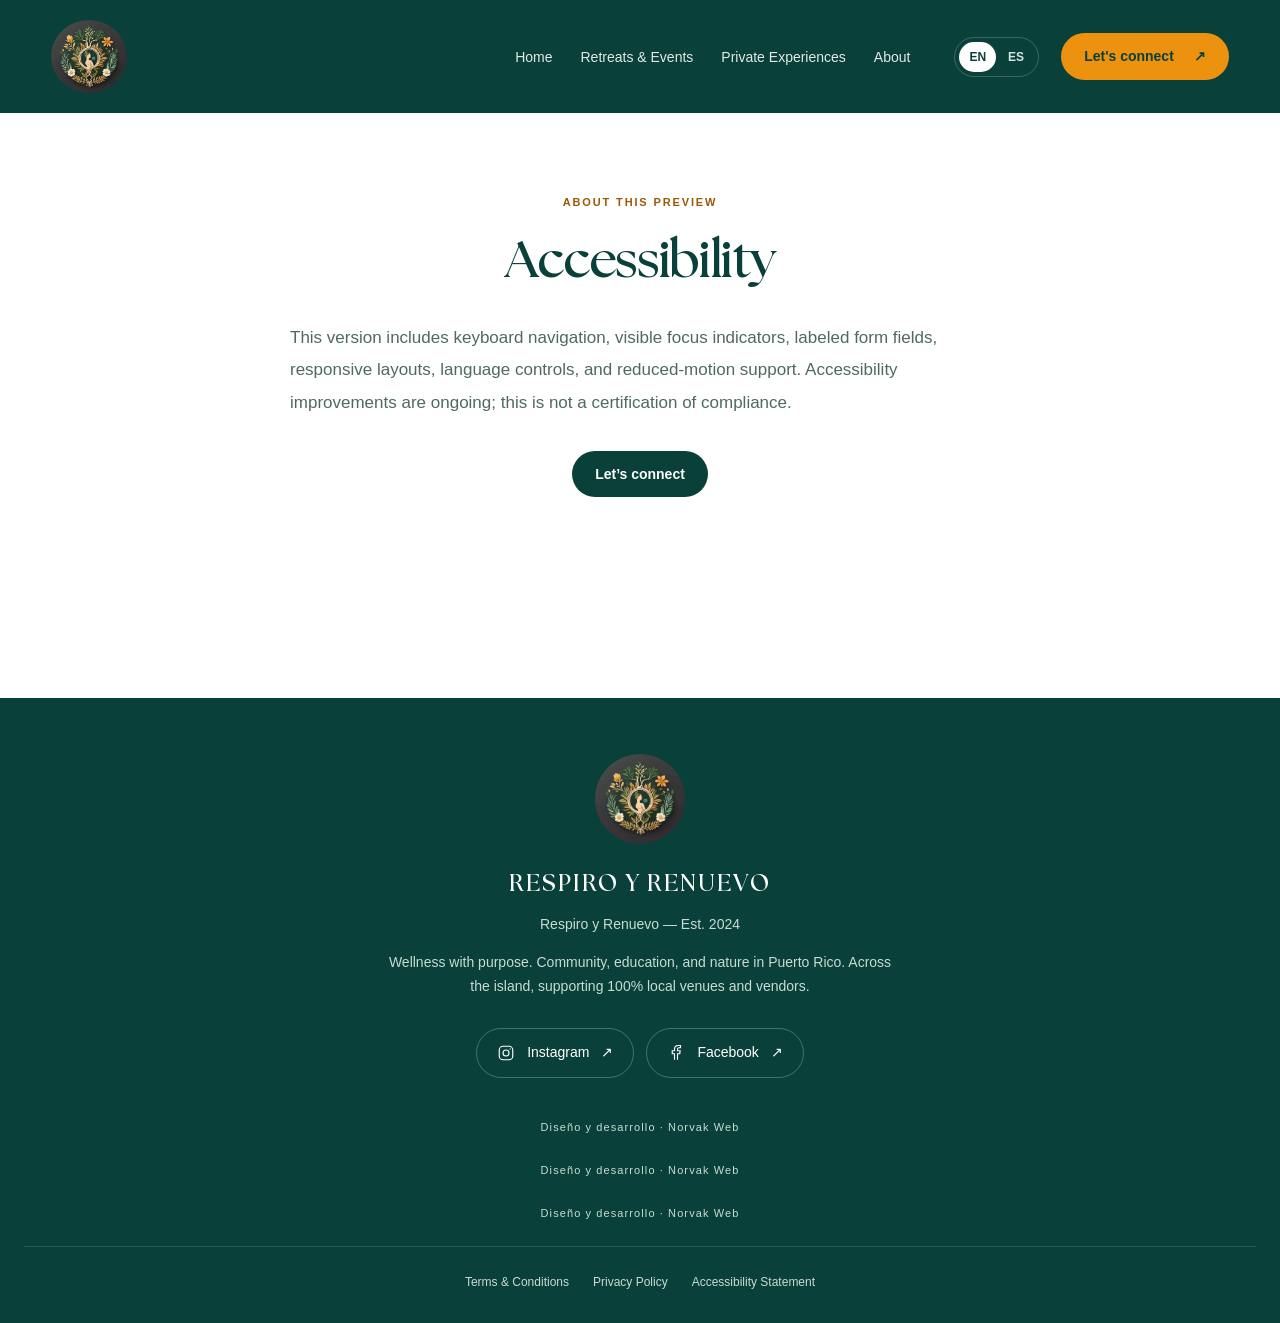
==== accesibilidad.html @ 211bc4c4 "Create own website pages and keep navigation on GitHub Pages" ====
<!doctype html>
<html lang="en"><head><meta charset="utf-8"><meta name="viewport" content="width=device-width, initial-scale=1"><meta name="description" content="Accessibility. Wellness with purpose, community and nature in Puerto Rico."><title>Accessibility | Respiro y Renuevo</title><link rel="icon" href="assets/logo.jpg"><link rel="stylesheet" href="styles.css?v=3"><script src="script.js?v=3" defer></script></head>
<body data-title-en="Accessibility" data-title-es="Accesibilidad"><a class="skip-link" href="#main" data-i18n="skip">Skip to main content</a><header class="site-header">
  <a class="logo" href="index.html" aria-label="Respiro y Renuevo"><img src="assets/logo.jpg" alt="Respiro y Renuevo" width="76" height="73"></a>
  <button class="menu-toggle" aria-expanded="false" aria-controls="navigation"><span data-i18n="menu">Menu</span> <span aria-hidden="true">☰</span></button>
  <nav id="navigation" aria-label="Main navigation">
    <a href="index.html" data-page-link="home" data-i18n="home">Home</a><a href="retiros-y-eventos.html" data-page-link="retreats" data-i18n="retreats">Retreats &amp; Events</a><a href="experiencias-privadas.html" data-page-link="private" data-i18n="private">Private Experiences</a><a href="nosotros.html" data-page-link="about" data-i18n="about">About</a>
    <div class="header-actions"><div class="language-switch" role="group" aria-label="Language / Idioma"><button type="button" data-language="en" aria-pressed="true">EN</button><button type="button" data-language="es" aria-pressed="false">ES</button></div><a class="button button-gold" href="contacto.html"><span data-i18n="contact">Let's connect</span><span aria-hidden="true">↗</span></a></div>
  </nav>
</header><main id="main"><section class="content page-content info-content"><div data-content-language="en" lang="en"><div class="section-intro"><p class="eyebrow">About this preview</p><h1 class="page-title">Accessibility</h1><p class="description">This version includes keyboard navigation, visible focus indicators, labeled form fields, responsive layouts, language controls, and reduced-motion support. Accessibility improvements are ongoing; this is not a certification of compliance.</p></div></div><div data-content-language="es" lang="es" hidden><div class="section-intro"><p class="eyebrow">Sobre esta vista previa</p><h1 class="page-title">Accesibilidad</h1><p class="description">Esta versión incluye navegación con teclado, indicadores de foco visibles, campos etiquetados, diseño adaptable, controles de idioma y soporte para movimiento reducido. La accesibilidad continúa mejorándose; esto no es una certificación de cumplimiento.</p></div></div><a class="button button-green" href="contacto.html" data-i18n="contact">Let’s connect</a></section></main><footer><div class="footer-brand"><img src="assets/logo.jpg" width="90" height="90" alt="Respiro y Renuevo"><h2>RESPIRO Y RENUEVO</h2><p>Respiro y Renuevo — Est. 2024</p><p data-i18n="footer">Wellness with purpose. Community, education, and nature in Puerto Rico. Across the island, supporting 100% local venues and vendors.</p></div><div class="footer-social" aria-label="Social media"><a href="https://www.instagram.com/respiroyrenuevo"><svg viewBox="0 0 24 24" fill="none" stroke="currentColor" stroke-width="1.5" aria-hidden="true"><rect x="3" y="3" width="18" height="18" rx="5"/><circle cx="12" cy="12" r="4"/><circle cx="17.5" cy="6.5" r=".8" fill="currentColor" stroke="none"/></svg>Instagram <span aria-hidden="true">↗</span></a><a href="https://www.facebook.com/respiroyrenuevo"><svg viewBox="0 0 24 24" fill="none" stroke="currentColor" stroke-width="1.5" aria-hidden="true"><path d="M14 21v-8h3l.5-4H14V7c0-1.2.5-2 2-2h2V2h-3c-3 0-5 2-5 5v2H7v4h3v8"/></svg>Facebook <span aria-hidden="true">↗</span></a></div><p class="site-credit">Diseño y desarrollo · Norvak Web</p><p class="site-credit">Diseño y desarrollo · Norvak Web</p><p class="site-credit">Diseño y desarrollo · Norvak Web</p><div class="legal-links"><a href="terminos.html" data-i18n="terms">Terms &amp; Conditions</a><a href="privacidad.html" data-i18n="privacy">Privacy Policy</a><a href="accesibilidad.html" data-i18n="accessibility">Accessibility Statement</a></div></footer></body></html>
---- styles.css ----
@font-face{font-family:Seasons;src:url('assets/seasons.woff2') format('woff2');font-display:swap}
@font-face{font-family:Breathing;src:url('assets/breathing.woff2') format('woff2');font-display:swap}
:root{--green:#09403a;--gold:#ed920e;--accent:#995909;--white:#fff;--cream:#fff7f2;--muted:#506960;--line:#d9e3df}
*{box-sizing:border-box}[hidden]{display:none!important}html{scroll-behavior:smooth;scroll-padding-top:32px}body{margin:0;color:var(--green);background:white;font-family:Arial,sans-serif;-webkit-font-smoothing:antialiased}a{color:inherit}button,input,textarea{font:inherit}.skip-link{position:absolute;left:10px;top:-60px;z-index:10;background:white;padding:12px}.skip-link:focus{top:10px}
.site-header{background:var(--green);color:white;display:flex;align-items:center;justify-content:space-between;padding:20px max(4%,calc((100vw - 1240px)/2));gap:32px}.logo{flex-shrink:0}.logo img{display:block;object-fit:cover;border-radius:50%}.site-header nav{display:flex;align-items:center;gap:28px}.site-header nav>a{padding:12px 0;text-decoration:none;font-size:14px;white-space:nowrap;color:#e2e9e5}.site-header nav>a:hover,.site-header nav .active{color:var(--gold)}.site-header nav .active{box-shadow:0 1px var(--gold)}.header-actions{display:flex;gap:22px;align-items:center;margin-left:16px}.language-switch{display:flex;border:1px solid #ffffff35;padding:4px;border-radius:30px;gap:2px}.language-switch button{border:0;border-radius:24px;padding:8px 10px;background:transparent;color:#d8e4df;font-size:12px;font-weight:700;cursor:pointer}.language-switch button[aria-pressed=true]{background:#fff;color:var(--green)}.button{display:inline-flex;gap:20px;justify-content:center;align-items:center;padding:14px 23px;border-radius:30px;text-decoration:none;font-size:14px;font-weight:600;line-height:1.3;border:0;cursor:pointer}.button-gold{background:var(--gold);color:var(--green)}.button-green{background:var(--green);color:white}.button:hover{filter:brightness(.93)}.menu-toggle{display:none}
.hero{height:390px;background:linear-gradient(#0002,#0002),url('assets/forest.jpg') center center/cover;color:white;padding:24px max(8%,calc((100vw - 920px)/2));overflow:hidden}.hero h1{position:relative;font-weight:400;margin:0;height:242px;width:760px;max-width:100%}.respiro{font-family:Seasons,Georgia,serif;font-size:96px;color:var(--gold)}.and{position:absolute;top:64px;left:345px;font:italic 27px Georgia,serif;color:#ccc6c2}.renuevo{position:absolute;top:90px;left:315px;font-family:Breathing,cursive;font-size:98px;line-height:1.1}.tagline{text-align:center;white-space:nowrap;font:700 32px Georgia,serif}.tagline p{margin:8px 0}
.content{max-width:1160px;margin:auto;padding:80px 40px}.section-intro{max-width:830px;margin:0 auto 64px;text-align:center}.eyebrow{color:var(--accent);text-transform:uppercase;letter-spacing:.17em;font-size:11px;line-height:1.7;font-weight:700;margin:0 0 18px}h2,h3{font-family:Seasons,Georgia,serif;font-weight:700;letter-spacing:-.025em}h2{font-size:52px;line-height:1.2;margin:0 0 30px}h2 em,h3 em{color:var(--accent);font-family:Georgia,serif;font-weight:400;letter-spacing:-.025em}.intro-statement{font-size:21px;line-height:1.6;margin:0 0 22px}.intro-statement strong{color:var(--accent)}.lead{font:24px/1.6 Georgia,serif;margin:0 0 24px}.lead em{color:var(--accent)}.description{max-width:700px;margin:auto;color:var(--muted);font-size:17px;line-height:1.9}.description strong{color:var(--green);font-weight:600}
.details-grid{display:grid;grid-template-columns:1fr 1fr;gap:28px}.detail-panel{border:1px solid var(--line);border-radius:20px;padding:36px;background:#fff}.experiences-panel{background:var(--cream);border-color:#f2e5d8}h3{font-size:34px;line-height:1.2;margin:0 0 28px}.panel-description{font-size:14px;color:var(--muted);margin:-12px 0 24px}.feature-list,.experience-list{list-style:none;margin:0;padding:0}.feature-list li,.experience-list li{position:relative;padding:18px 0;border-top:1px solid var(--line)}.feature-list li{padding-left:26px}.feature-list li::before{content:'✓';position:absolute;left:0;top:19px;color:var(--accent);font-size:14px}.feature-list strong,.experience-list strong{display:block;font-size:17px;line-height:1.5;font-weight:600;margin-bottom:4px}.feature-list span,.experience-list span{display:block;font-size:15px;line-height:1.65;color:var(--muted)}.experiences-panel li{border-color:#e8dcd0}.groups-section{text-align:center;margin:64px 0 36px}.groups-section h3{font-size:38px}.group-tags{display:flex;justify-content:center;gap:10px;flex-wrap:wrap}.group-tags span{border:1px solid var(--line);border-radius:30px;padding:12px 18px;font-size:14px;background:#f6f9f7}.trust-note{font-size:13px;color:var(--muted);line-height:1.8;text-align:center;max-width:720px;margin:30px auto}.section-cta{display:flex;align-items:center;justify-content:space-between;gap:24px;border-top:1px solid var(--line);padding-top:32px;margin-top:40px}.section-cta p{font:italic 23px/1.5 Georgia,serif;margin:0;max-width:600px}.section-cta .button{flex-shrink:0}
.contact{background:var(--cream);max-width:none;padding:72px max(40px,calc((100vw - 1080px)/2));display:grid;grid-template-columns:1fr 1fr;gap:70px}.contact h2{font-size:46px}.contact-intro>p:last-child{font-size:17px;line-height:1.8;color:var(--muted);max-width:340px}form{display:grid;gap:20px}label{display:grid;gap:8px;font-size:14px;line-height:1.5}input,textarea{width:100%;padding:13px;border:1px solid #bfd0c7;background:#fff;border-radius:8px;color:var(--green)}textarea{resize:vertical}button[type=submit]{justify-self:start}.form-status{font-size:12px;line-height:1.6;color:var(--muted);margin:0}
footer{background:var(--green);color:white;text-align:center;padding:56px 24px 30px;line-height:1.7}.footer-brand{max-width:520px;margin:auto}footer img{border-radius:50%;object-fit:cover}footer h2{font-size:24px;letter-spacing:.08em;margin:18px 0 10px}footer p{font-size:14px;color:#c8dbd2}.footer-social{display:flex;justify-content:center;gap:12px;margin:30px 0 40px}.footer-social a{display:flex;align-items:center;gap:12px;padding:12px 20px;border:1px solid #ffffff40;border-radius:30px;text-decoration:none;font-size:14px}.footer-social a:hover{border-color:var(--gold);color:var(--gold)}.footer-social svg{width:18px;height:18px}.legal-links{display:flex;justify-content:center;gap:24px;flex-wrap:wrap;font-size:12px;color:#c8dbd2;border-top:1px solid #ffffff20;padding-top:25px}.legal-links a{text-decoration:none}a:focus-visible,button:focus-visible,input:focus-visible,textarea:focus-visible{outline:3px solid var(--gold);outline-offset:4px}
@media(max-width:1100px){.site-header{gap:20px;padding:18px 24px}.site-header nav{gap:18px}.site-header nav>a{font-size:13px}.header-actions{gap:14px;margin-left:0}.header-actions .button{padding:13px 18px}.hero{padding-left:8%;padding-right:8%}.tagline{font-size:28px}}
@media(max-width:900px){.site-header{position:relative;min-height:104px}.menu-toggle{display:block;background:transparent;border:1px solid #ffffff50;border-radius:25px;color:white;padding:11px 18px;cursor:pointer}.site-header nav{display:none;position:absolute;top:100%;left:0;right:0;background:var(--green);z-index:5;flex-direction:column;align-items:stretch;padding:16px 24px 24px;gap:0;box-shadow:0 15px 20px #0002}.site-header nav.open{display:flex}.site-header nav>a{padding:17px 0;border-bottom:1px solid #ffffff20;font-size:15px}.site-header nav .active{box-shadow:none}.header-actions{justify-content:space-between;margin-top:22px}.contact{gap:36px}.contact h2{font-size:38px}}
@media(max-width:760px){.logo img{width:72px;height:69px}.hero{height:370px;padding:35px 24px}.hero h1{height:205px;width:340px;margin:auto}.respiro{font-size:65px}.and{left:230px;top:45px;font-size:20px}.renuevo{left:65px;top:95px;font-size:68px}.tagline{font-size:20px;white-space:normal;line-height:1.5}.content{padding:52px 24px}h2{font-size:36px}.section-intro{margin-bottom:36px}.intro-statement{font-size:18px}.lead{font-size:21px}.description{font-size:16px}.details-grid{grid-template-columns:1fr;gap:20px}.detail-panel{padding:28px 24px}h3{font-size:31px}.groups-section{margin-top:44px}.groups-section h3{font-size:32px}.group-tags span{font-size:12px;padding:10px 14px}.section-cta{flex-direction:column;text-align:center}.section-cta p{font-size:22px}.contact{grid-template-columns:1fr;gap:28px}.contact h2{font-size:38px}.footer-social a{padding:12px 16px}.legal-links{gap:14px}}
@media(max-width:360px){.hero{padding-left:16px;padding-right:16px}.hero h1{width:280px}.respiro{font-size:58px}.and{left:210px}.renuevo{left:45px;font-size:62px}.tagline{font-size:18px}}
@media(prefers-reduced-motion:reduce){html{scroll-behavior:auto}}
.page-content{min-height:65vh;padding-top:80px}.offering-grid{display:grid;grid-template-columns:repeat(2,minmax(0,1fr));gap:28px}.text-link{display:inline-block;margin-top:24px;font-size:14px;font-weight:700;text-underline-offset:6px}.text-link:hover{color:var(--accent)}.story-section{margin:64px auto 0;max-width:800px;text-align:center}.story-section .button{margin-top:28px}.story-left{text-align:left;margin-bottom:40px}.story-left .description{margin-left:0}.site-credit{font-size:11px;letter-spacing:.1em;margin-bottom:24px}.info-content{text-align:center}.info-content .section-intro{margin-bottom:32px}.info-content .description{text-align:left}
.page-title{font:700 52px/1.2 Seasons,Georgia,serif;letter-spacing:-.025em;margin:0 0 30px}.page-title em{color:var(--accent);font-family:Georgia,serif;font-weight:400}.contact .page-title{font-size:46px}
@media(max-width:760px){.offering-grid{grid-template-columns:1fr;gap:20px}.page-content{padding-top:52px}.story-section{margin-top:44px}}
@media(max-width:760px){.page-title{font-size:36px}.contact .page-title{font-size:38px}}
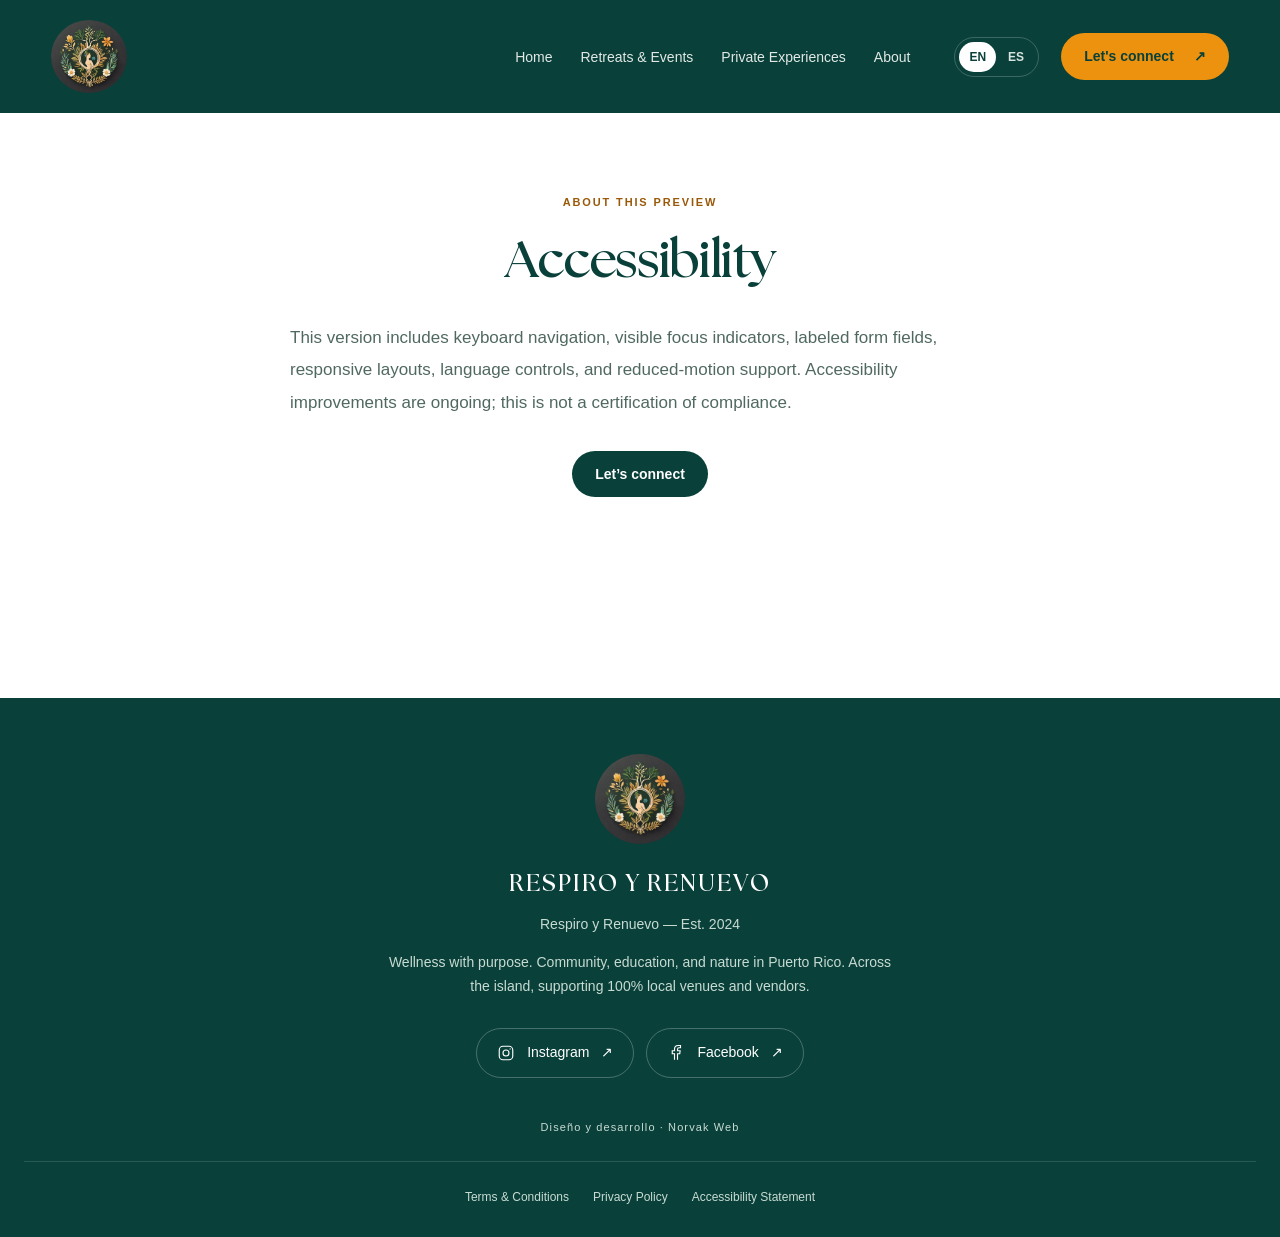
==== commit a4c9185e: "Preserve private experience content and clean shared footer" ====
--- a/accesibilidad.html
+++ b/accesibilidad.html
@@ -1,10 +1,10 @@
 <!doctype html>
 <html lang="en"><head><meta charset="utf-8"><meta name="viewport" content="width=device-width, initial-scale=1"><meta name="description" content="Accessibility. Wellness with purpose, community and nature in Puerto Rico."><title>Accessibility | Respiro y Renuevo</title><link rel="icon" href="assets/logo.jpg"><link rel="stylesheet" href="styles.css?v=3"><script src="script.js?v=3" defer></script></head>
-<body data-title-en="Accessibility" data-title-es="Accesibilidad"><a class="skip-link" href="#main" data-i18n="skip">Skip to main content</a><header class="site-header">
-  <a class="logo" href="index.html" aria-label="Respiro y Renuevo"><img src="assets/logo.jpg" alt="Respiro y Renuevo" width="76" height="73"></a>
-  <button class="menu-toggle" aria-expanded="false" aria-controls="navigation"><span data-i18n="menu">Menu</span> <span aria-hidden="true">☰</span></button>
-  <nav id="navigation" aria-label="Main navigation">
-    <a href="index.html" data-page-link="home" data-i18n="home">Home</a><a href="retiros-y-eventos.html" data-page-link="retreats" data-i18n="retreats">Retreats &amp; Events</a><a href="experiencias-privadas.html" data-page-link="private" data-i18n="private">Private Experiences</a><a href="nosotros.html" data-page-link="about" data-i18n="about">About</a>
-    <div class="header-actions"><div class="language-switch" role="group" aria-label="Language / Idioma"><button type="button" data-language="en" aria-pressed="true">EN</button><button type="button" data-language="es" aria-pressed="false">ES</button></div><a class="button button-gold" href="contacto.html"><span data-i18n="contact">Let's connect</span><span aria-hidden="true">↗</span></a></div>
-  </nav>
-</header><main id="main"><section class="content page-content info-content"><div data-content-language="en" lang="en"><div class="section-intro"><p class="eyebrow">About this preview</p><h1 class="page-title">Accessibility</h1><p class="description">This version includes keyboard navigation, visible focus indicators, labeled form fields, responsive layouts, language controls, and reduced-motion support. Accessibility improvements are ongoing; this is not a certification of compliance.</p></div></div><div data-content-language="es" lang="es" hidden><div class="section-intro"><p class="eyebrow">Sobre esta vista previa</p><h1 class="page-title">Accesibilidad</h1><p class="description">Esta versión incluye navegación con teclado, indicadores de foco visibles, campos etiquetados, diseño adaptable, controles de idioma y soporte para movimiento reducido. La accesibilidad continúa mejorándose; esto no es una certificación de cumplimiento.</p></div></div><a class="button button-green" href="contacto.html" data-i18n="contact">Let’s connect</a></section></main><footer><div class="footer-brand"><img src="assets/logo.jpg" width="90" height="90" alt="Respiro y Renuevo"><h2>RESPIRO Y RENUEVO</h2><p>Respiro y Renuevo — Est. 2024</p><p data-i18n="footer">Wellness with purpose. Community, education, and nature in Puerto Rico. Across the island, supporting 100% local venues and vendors.</p></div><div class="footer-social" aria-label="Social media"><a href="https://www.instagram.com/respiroyrenuevo"><svg viewBox="0 0 24 24" fill="none" stroke="currentColor" stroke-width="1.5" aria-hidden="true"><rect x="3" y="3" width="18" height="18" rx="5"/><circle cx="12" cy="12" r="4"/><circle cx="17.5" cy="6.5" r=".8" fill="currentColor" stroke="none"/></svg>Instagram <span aria-hidden="true">↗</span></a><a href="https://www.facebook.com/respiroyrenuevo"><svg viewBox="0 0 24 24" fill="none" stroke="currentColor" stroke-width="1.5" aria-hidden="true"><path d="M14 21v-8h3l.5-4H14V7c0-1.2.5-2 2-2h2V2h-3c-3 0-5 2-5 5v2H7v4h3v8"/></svg>Facebook <span aria-hidden="true">↗</span></a></div><p class="site-credit">Diseño y desarrollo · Norvak Web</p><p class="site-credit">Diseño y desarrollo · Norvak Web</p><p class="site-credit">Diseño y desarrollo · Norvak Web</p><div class="legal-links"><a href="terminos.html" data-i18n="terms">Terms &amp; Conditions</a><a href="privacidad.html" data-i18n="privacy">Privacy Policy</a><a href="accesibilidad.html" data-i18n="accessibility">Accessibility Statement</a></div></footer></body></html>
+<body data-title-en="Accessibility" data-title-es="Accesibilidad"><a class="skip-link" href="#main" data-i18n="skip">Skip to main content</a><header class="site-header">
+  <a class="logo" href="index.html" aria-label="Respiro y Renuevo"><img src="assets/logo.jpg" alt="Respiro y Renuevo" width="76" height="73"></a>
+  <button class="menu-toggle" aria-expanded="false" aria-controls="navigation"><span data-i18n="menu">Menu</span> <span aria-hidden="true">☰</span></button>
+  <nav id="navigation" aria-label="Main navigation">
+    <a href="index.html" data-page-link="home" data-i18n="home">Home</a><a href="retiros-y-eventos.html" data-page-link="retreats" data-i18n="retreats">Retreats &amp; Events</a><a href="experiencias-privadas.html" data-page-link="private" data-i18n="private">Private Experiences</a><a href="nosotros.html" data-page-link="about" data-i18n="about">About</a>
+    <div class="header-actions"><div class="language-switch" role="group" aria-label="Language / Idioma"><button type="button" data-language="en" aria-pressed="true">EN</button><button type="button" data-language="es" aria-pressed="false">ES</button></div><a class="button button-gold" href="contacto.html"><span data-i18n="contact">Let's connect</span><span aria-hidden="true">↗</span></a></div>
+  </nav>
+</header><main id="main"><section class="content page-content info-content"><div data-content-language="en" lang="en"><div class="section-intro"><p class="eyebrow">About this preview</p><h1 class="page-title">Accessibility</h1><p class="description">This version includes keyboard navigation, visible focus indicators, labeled form fields, responsive layouts, language controls, and reduced-motion support. Accessibility improvements are ongoing; this is not a certification of compliance.</p></div></div><div data-content-language="es" lang="es" hidden><div class="section-intro"><p class="eyebrow">Sobre esta vista previa</p><h1 class="page-title">Accesibilidad</h1><p class="description">Esta versión incluye navegación con teclado, indicadores de foco visibles, campos etiquetados, diseño adaptable, controles de idioma y soporte para movimiento reducido. La accesibilidad continúa mejorándose; esto no es una certificación de cumplimiento.</p></div></div><a class="button button-green" href="contacto.html" data-i18n="contact">Let’s connect</a></section></main><footer><div class="footer-brand"><img src="assets/logo.jpg" width="90" height="90" alt="Respiro y Renuevo"><h2>RESPIRO Y RENUEVO</h2><p>Respiro y Renuevo — Est. 2024</p><p data-i18n="footer">Wellness with purpose. Community, education, and nature in Puerto Rico. Across the island, supporting 100% local venues and vendors.</p></div><div class="footer-social" aria-label="Social media"><a href="https://www.instagram.com/respiroyrenuevo"><svg viewBox="0 0 24 24" fill="none" stroke="currentColor" stroke-width="1.5" aria-hidden="true"><rect x="3" y="3" width="18" height="18" rx="5"/><circle cx="12" cy="12" r="4"/><circle cx="17.5" cy="6.5" r=".8" fill="currentColor" stroke="none"/></svg>Instagram <span aria-hidden="true">↗</span></a><a href="https://www.facebook.com/respiroyrenuevo"><svg viewBox="0 0 24 24" fill="none" stroke="currentColor" stroke-width="1.5" aria-hidden="true"><path d="M14 21v-8h3l.5-4H14V7c0-1.2.5-2 2-2h2V2h-3c-3 0-5 2-5 5v2H7v4h3v8"/></svg>Facebook <span aria-hidden="true">↗</span></a></div><p class="site-credit">Diseño y desarrollo · Norvak Web</p><div class="legal-links"><a href="terminos.html" data-i18n="terms">Terms &amp; Conditions</a><a href="privacidad.html" data-i18n="privacy">Privacy Policy</a><a href="accesibilidad.html" data-i18n="accessibility">Accessibility Statement</a></div></footer></body></html>
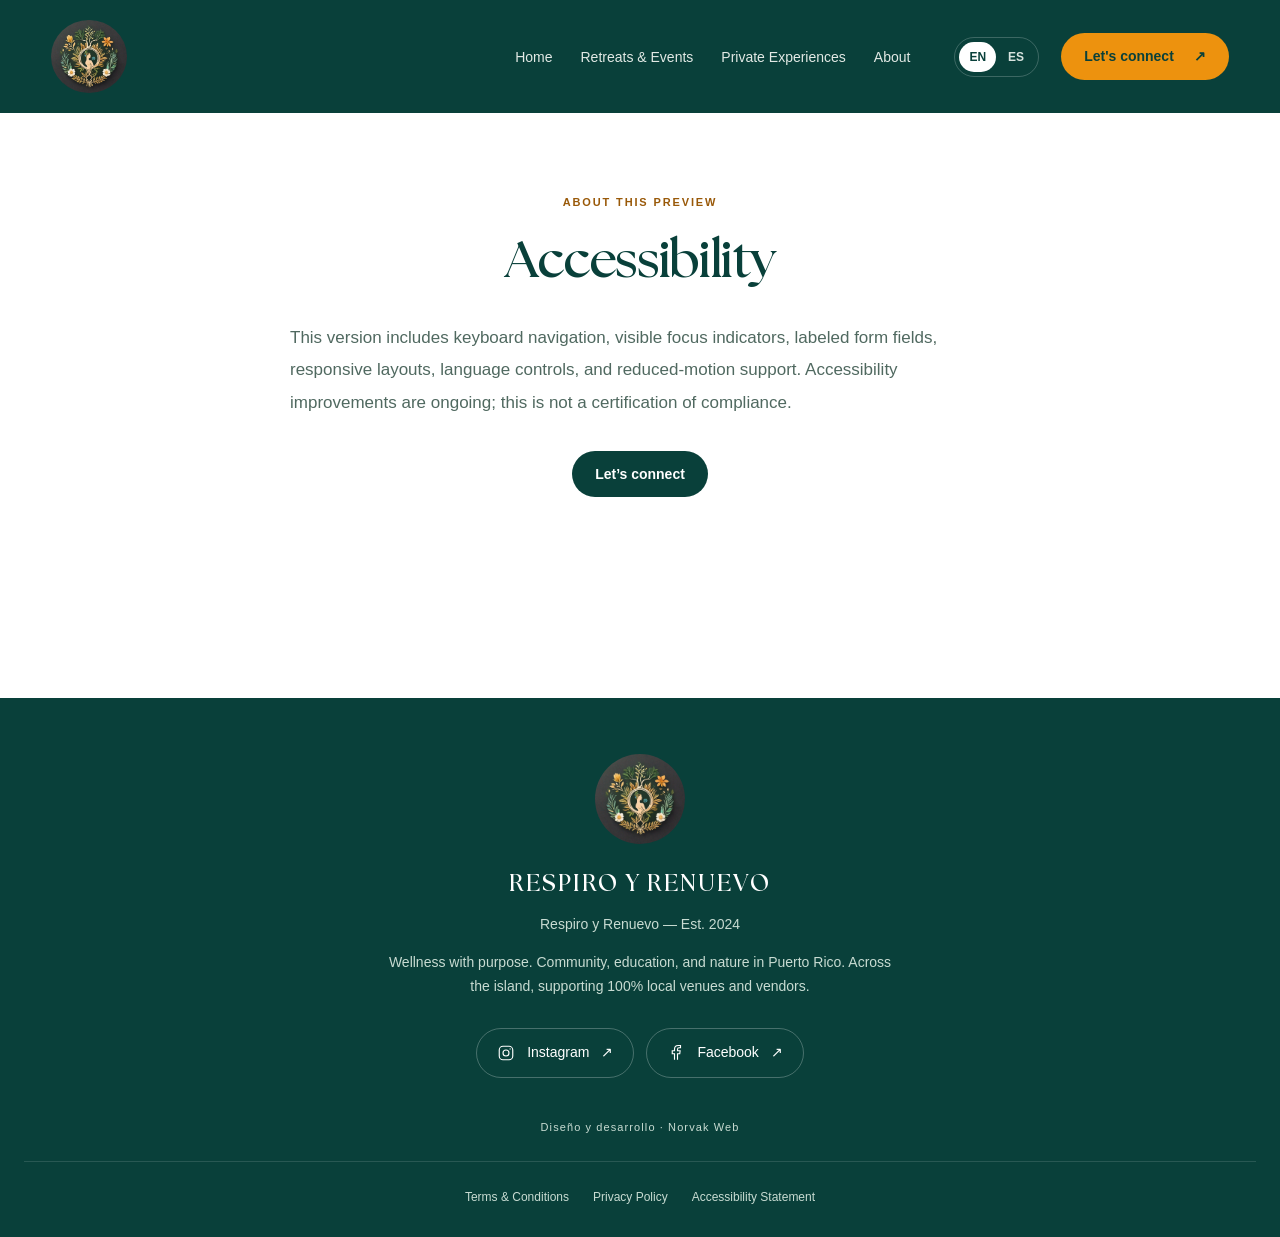
==== commit b987987f: "Add subtle scroll entrances, hover effects and smooth mobile navigation" ====
--- a/accesibilidad.html
+++ b/accesibilidad.html
@@ -1,10 +1,31 @@
 <!doctype html>
-<html lang="en"><head><meta charset="utf-8"><meta name="viewport" content="width=device-width, initial-scale=1"><meta name="description" content="Accessibility. Wellness with purpose, community and nature in Puerto Rico."><title>Accessibility | Respiro y Renuevo</title><link rel="icon" href="assets/logo.jpg"><link rel="stylesheet" href="styles.css?v=3"><script src="script.js?v=3" defer></script></head>
-<body data-title-en="Accessibility" data-title-es="Accesibilidad"><a class="skip-link" href="#main" data-i18n="skip">Skip to main content</a><header class="site-header">
-  <a class="logo" href="index.html" aria-label="Respiro y Renuevo"><img src="assets/logo.jpg" alt="Respiro y Renuevo" width="76" height="73"></a>
-  <button class="menu-toggle" aria-expanded="false" aria-controls="navigation"><span data-i18n="menu">Menu</span> <span aria-hidden="true">☰</span></button>
-  <nav id="navigation" aria-label="Main navigation">
-    <a href="index.html" data-page-link="home" data-i18n="home">Home</a><a href="retiros-y-eventos.html" data-page-link="retreats" data-i18n="retreats">Retreats &amp; Events</a><a href="experiencias-privadas.html" data-page-link="private" data-i18n="private">Private Experiences</a><a href="nosotros.html" data-page-link="about" data-i18n="about">About</a>
-    <div class="header-actions"><div class="language-switch" role="group" aria-label="Language / Idioma"><button type="button" data-language="en" aria-pressed="true">EN</button><button type="button" data-language="es" aria-pressed="false">ES</button></div><a class="button button-gold" href="contacto.html"><span data-i18n="contact">Let's connect</span><span aria-hidden="true">↗</span></a></div>
-  </nav>
+<html lang="en" prefix="og: https://ogp.me/ns#"><head><meta charset="utf-8"><meta name="viewport" content="width=device-width, initial-scale=1"><meta name="description" content="Accessibility. Wellness with purpose, community and nature in Puerto Rico."><title>Accessibility | Respiro y Renuevo</title><link rel="icon" href="assets/logo.jpg"><link rel="stylesheet" href="styles.css?v=4"><script src="script.js?v=4" defer></script>
+<!-- Link previews: static tags readable without JavaScript. -->
+<link rel="canonical" href="https://chepot87.github.io/Respiro-y-Renuevo/accesibilidad.html">
+<meta property="og:type" content="website">
+<meta property="og:site_name" content="Respiro y Renuevo">
+<meta property="og:title" content="Accesibilidad | Respiro y Renuevo">
+<meta property="og:description" content="Pausa. Aprende. Reconecta. Retiros y experiencias de bienestar en Puerto Rico, con naturaleza, comunidad y propósito.">
+<meta property="og:url" content="https://chepot87.github.io/Respiro-y-Renuevo/accesibilidad.html">
+<meta property="og:locale" content="es_PR">
+<meta property="og:locale:alternate" content="en_US">
+<meta property="og:image" content="https://chepot87.github.io/Respiro-y-Renuevo/assets/logo.jpg">
+<meta property="og:image:secure_url" content="https://chepot87.github.io/Respiro-y-Renuevo/assets/logo.jpg">
+<meta property="og:image:type" content="image/jpeg">
+<meta property="og:image:width" content="960">
+<meta property="og:image:height" content="960">
+<meta property="og:image:alt" content="Logo de Respiro y Renuevo">
+<meta name="twitter:card" content="summary">
+<meta name="twitter:title" content="Accesibilidad | Respiro y Renuevo">
+<meta name="twitter:description" content="Pausa. Aprende. Reconecta. Retiros y experiencias de bienestar en Puerto Rico, con naturaleza, comunidad y propósito.">
+<meta name="twitter:image" content="https://chepot87.github.io/Respiro-y-Renuevo/assets/logo.jpg">
+<meta name="twitter:image:alt" content="Logo de Respiro y Renuevo">
+</head>
+<body data-title-en="Accessibility" data-title-es="Accesibilidad"><a class="skip-link" href="#main" data-i18n="skip">Skip to main content</a><header class="site-header">
+  <a class="logo" href="index.html" aria-label="Respiro y Renuevo"><img src="assets/logo.jpg" alt="Respiro y Renuevo" width="76" height="73"></a>
+  <button class="menu-toggle" aria-expanded="false" aria-controls="navigation"><span data-i18n="menu">Menu</span> <span aria-hidden="true">☰</span></button>
+  <nav id="navigation" aria-label="Main navigation">
+    <a href="index.html" data-page-link="home" data-i18n="home">Home</a><a href="retiros-y-eventos.html" data-page-link="retreats" data-i18n="retreats">Retreats &amp; Events</a><a href="experiencias-privadas.html" data-page-link="private" data-i18n="private">Private Experiences</a><a href="nosotros.html" data-page-link="about" data-i18n="about">About</a>
+    <div class="header-actions"><div class="language-switch" role="group" aria-label="Language / Idioma"><button type="button" data-language="en" aria-pressed="true">EN</button><button type="button" data-language="es" aria-pressed="false">ES</button></div><a class="button button-gold" href="contacto.html"><span data-i18n="contact">Let's connect</span><span aria-hidden="true">↗</span></a></div>
+  </nav>
 </header><main id="main"><section class="content page-content info-content"><div data-content-language="en" lang="en"><div class="section-intro"><p class="eyebrow">About this preview</p><h1 class="page-title">Accessibility</h1><p class="description">This version includes keyboard navigation, visible focus indicators, labeled form fields, responsive layouts, language controls, and reduced-motion support. Accessibility improvements are ongoing; this is not a certification of compliance.</p></div></div><div data-content-language="es" lang="es" hidden><div class="section-intro"><p class="eyebrow">Sobre esta vista previa</p><h1 class="page-title">Accesibilidad</h1><p class="description">Esta versión incluye navegación con teclado, indicadores de foco visibles, campos etiquetados, diseño adaptable, controles de idioma y soporte para movimiento reducido. La accesibilidad continúa mejorándose; esto no es una certificación de cumplimiento.</p></div></div><a class="button button-green" href="contacto.html" data-i18n="contact">Let’s connect</a></section></main><footer><div class="footer-brand"><img src="assets/logo.jpg" width="90" height="90" alt="Respiro y Renuevo"><h2>RESPIRO Y RENUEVO</h2><p>Respiro y Renuevo — Est. 2024</p><p data-i18n="footer">Wellness with purpose. Community, education, and nature in Puerto Rico. Across the island, supporting 100% local venues and vendors.</p></div><div class="footer-social" aria-label="Social media"><a href="https://www.instagram.com/respiroyrenuevo"><svg viewBox="0 0 24 24" fill="none" stroke="currentColor" stroke-width="1.5" aria-hidden="true"><rect x="3" y="3" width="18" height="18" rx="5"/><circle cx="12" cy="12" r="4"/><circle cx="17.5" cy="6.5" r=".8" fill="currentColor" stroke="none"/></svg>Instagram <span aria-hidden="true">↗</span></a><a href="https://www.facebook.com/respiroyrenuevo"><svg viewBox="0 0 24 24" fill="none" stroke="currentColor" stroke-width="1.5" aria-hidden="true"><path d="M14 21v-8h3l.5-4H14V7c0-1.2.5-2 2-2h2V2h-3c-3 0-5 2-5 5v2H7v4h3v8"/></svg>Facebook <span aria-hidden="true">↗</span></a></div><p class="site-credit">Diseño y desarrollo · Norvak Web</p><div class="legal-links"><a href="terminos.html" data-i18n="terms">Terms &amp; Conditions</a><a href="privacidad.html" data-i18n="privacy">Privacy Policy</a><a href="accesibilidad.html" data-i18n="accessibility">Accessibility Statement</a></div></footer></body></html>
--- a/styles.css
+++ b/styles.css
@@ -17,3 +17,28 @@
 .page-title{font:700 52px/1.2 Seasons,Georgia,serif;letter-spacing:-.025em;margin:0 0 30px}.page-title em{color:var(--accent);font-family:Georgia,serif;font-weight:400}.contact .page-title{font-size:46px}
 @media(max-width:760px){.offering-grid{grid-template-columns:1fr;gap:20px}.page-content{padding-top:52px}.story-section{margin-top:44px}}
 @media(max-width:760px){.page-title{font-size:36px}.contact .page-title{font-size:38px}}
+
+/* Small movements, stable layout, and visible content with or without JavaScript. */
+html{scroll-padding-top:140px}
+.site-header{position:sticky;top:0;z-index:20;transition:box-shadow .25s ease,background-color .25s ease}
+.site-header.is-scrolled{box-shadow:0 6px 24px #062b2726;background-color:#09403af5}
+.button{transition:transform .22s ease,box-shadow .22s ease,filter .22s ease}
+.button>span[aria-hidden]{transition:transform .22s ease}
+.detail-panel{transition:box-shadow .28s ease,border-color .28s ease}
+.footer-social a,.language-switch button,.site-header nav>a{transition:color .2s ease,background-color .2s ease,border-color .2s ease}
+.button:active{transform:translateY(0);box-shadow:none}
+@media(hover:hover) and (pointer:fine){
+  .button:hover{transform:translateY(-2px);box-shadow:0 8px 20px #09403a18}
+  .button:hover>span[aria-hidden]{transform:translate(2px,-2px)}
+  .detail-panel:hover{box-shadow:0 12px 32px #09403a0c;border-color:#b4c9bc}
+}
+@media(max-width:900px){
+  .site-header{position:sticky}
+  .site-header nav{display:flex;visibility:hidden;opacity:0;transform:translateY(-8px);pointer-events:none;max-height:calc(100dvh - 110px);overflow-y:auto;transition:opacity .22s ease,transform .22s ease,visibility 0s .22s}
+  .site-header nav.open{visibility:visible;opacity:1;transform:translateY(0);pointer-events:auto;transition-delay:0s}
+}
+@media(prefers-reduced-motion:reduce){
+  html{scroll-behavior:auto}
+  .site-header,.button,.button>span[aria-hidden],.detail-panel,.footer-social a,.language-switch button,.site-header nav,.site-header nav>a{transition:none}
+  .button:hover,.button:hover>span[aria-hidden]{transform:none}
+}
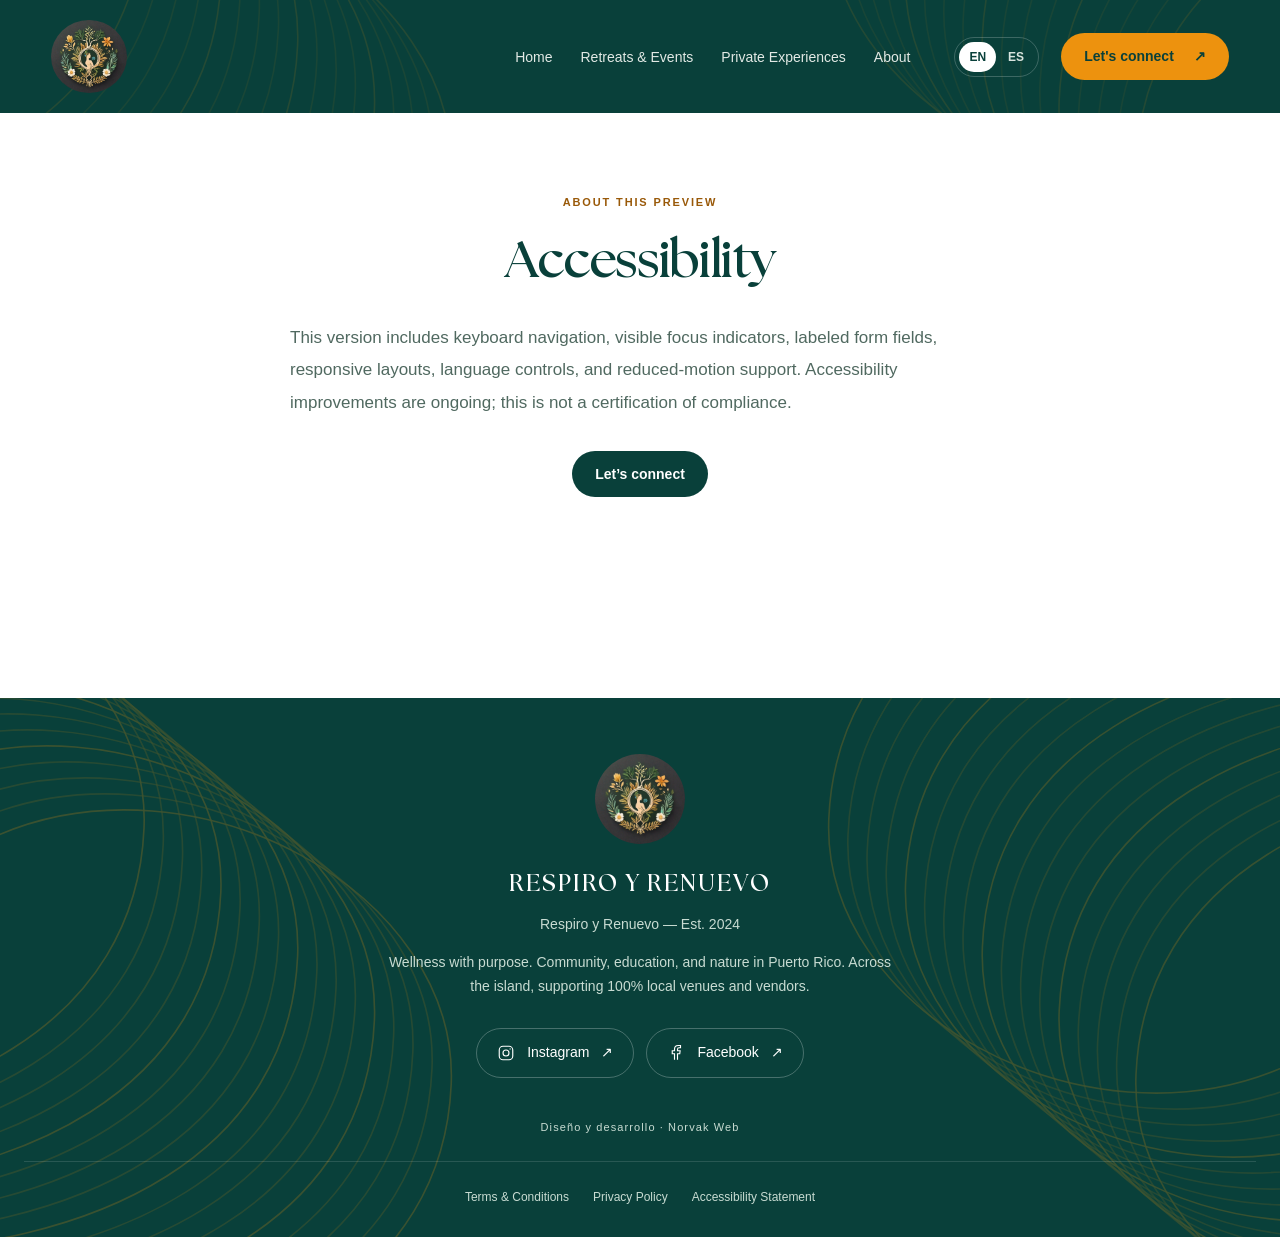
==== commit f79be328: "Add approved topographic artwork to header and footer" ====
--- a/accesibilidad.html
+++ b/accesibilidad.html
@@ -1,5 +1,5 @@
 <!doctype html>
-<html lang="en" prefix="og: https://ogp.me/ns#"><head><meta charset="utf-8"><meta name="viewport" content="width=device-width, initial-scale=1"><meta name="description" content="Accessibility. Wellness with purpose, community and nature in Puerto Rico."><title>Accessibility | Respiro y Renuevo</title><link rel="icon" href="assets/logo.jpg"><link rel="stylesheet" href="styles.css?v=4"><script src="script.js?v=4" defer></script>
+<html lang="en" prefix="og: https://ogp.me/ns#"><head><meta charset="utf-8"><meta name="viewport" content="width=device-width, initial-scale=1"><meta name="description" content="Accessibility. Wellness with purpose, community and nature in Puerto Rico."><title>Accessibility | Respiro y Renuevo</title><link rel="icon" href="assets/logo.jpg"><link rel="stylesheet" href="styles.css?v=5"><script src="script.js?v=4" defer></script>
 <!-- Link previews: static tags readable without JavaScript. -->
 <link rel="canonical" href="https://chepot87.github.io/Respiro-y-Renuevo/accesibilidad.html">
 <meta property="og:type" content="website">
--- a/styles.css
+++ b/styles.css
@@ -19,6 +19,8 @@
 @media(max-width:760px){.page-title{font-size:36px}.contact .page-title{font-size:38px}}
 
 /* Small movements, stable layout, and visible content with or without JavaScript. */
+.site-header{background-image:url('assets/relieve-header.svg');background-size:cover;background-position:center}
+footer{background-image:url('assets/relieve-footer.svg');background-size:cover;background-position:center}
 html{scroll-padding-top:140px}
 .site-header{position:sticky;top:0;z-index:20;transition:box-shadow .25s ease,background-color .25s ease}
 .site-header.is-scrolled{box-shadow:0 6px 24px #062b2726;background-color:#09403af5}
